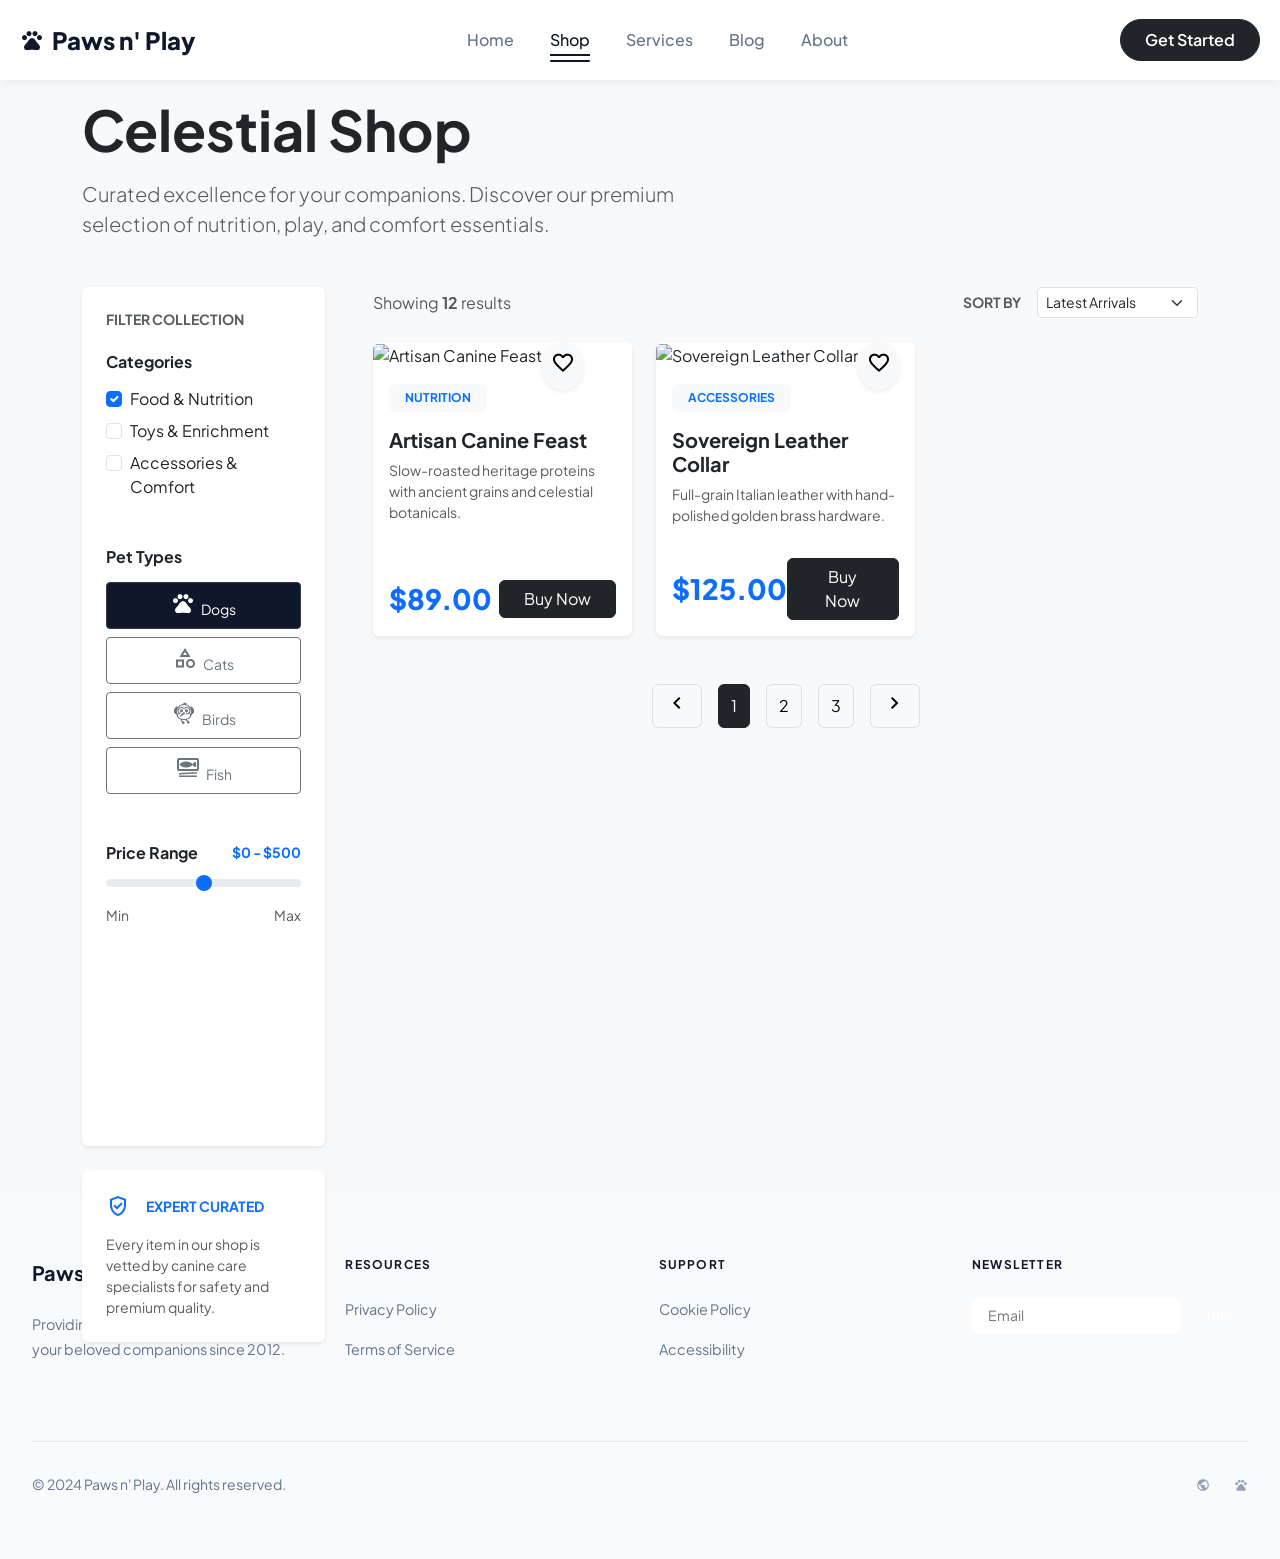
==== pages/shop.html @ ce3aeefc "initiate" ====
<!DOCTYPE html>
<html lang="en">

<head>
    <meta charset="utf-8" />
    <meta content="width=device-width, initial-scale=1.0" name="viewport" />
    <title>Shop | Paws n' Play</title>

    <!-- Bootstrap 5 -->
    <link href="https://cdn.jsdelivr.net/npm/bootstrap@5.3.3/dist/css/bootstrap.min.css" rel="stylesheet" />

    <!-- Fonts -->
    <link href="https://fonts.googleapis.com/css2?family=Plus+Jakarta+Sans:wght@300;400;500;600;700;800&display=swap"
        rel="stylesheet" />
    <link href="https://fonts.googleapis.com/css2?family=Material+Symbols+Outlined:wght,FILL@100..700,0..1&display=swap"
        rel="stylesheet" />

    <link rel="stylesheet" href="../css/ui/header-footer.css">

    <style>
        body {
            font-family: 'Plus Jakarta Sans', sans-serif;
        }

        .material-symbols-outlined {
            font-variation-settings: 'FILL' 0, 'wght' 400, 'GRAD' 0, 'opsz' 24;
        }

        .product-card {
            transition: all 0.4s cubic-bezier(0.4, 0, 0.2, 1);
        }

        .product-card:hover {
            transform: translateY(-8px);
            box-shadow: 0 20px 40px rgba(15, 23, 42, 0.12) !important;
        }

        .product-img {
            transition: transform 0.7s ease;
        }

        .product-card:hover .product-img {
            transform: scale(1.08);
        }

        .price {
            font-size: 1.75rem;
            font-weight: 800;
        }

        .nav-links a.active {
            color: #0f172a;
            border-bottom: 2px solid #0f172a;
            padding-bottom: 4px;
        }

        .category-btn.active {
            background-color: #0f172a !important;
            color: white !important;
        }
    </style>
</head>

<body class="bg-light">

    <!-- Top Navigation -->
    <nav class="site-nav">
        <div class="nav-inner">
            <a class="brand" href="#">
                <span class="material-symbols-outlined">pets</span>
                Paws n' Play
            </a>

            <!-- Desktop Menu -->
            <ul class="nav-links" id="nav-links">
                <li><a href="../index.html">Home</a></li>
                <li><a href="shop.html" class="active">Shop</a></li>
                <li><a href="#">Services</a></li>
                <li><a href="blog.html">Blog</a></li>
                <li><a href="about.html">About</a></li>
            </ul>

            <div class="nav-actions">
                <button class="btn btn-dark rounded-pill px-4 py-2 fw-semibold desktop-btn">Get Started</button>

                <!-- Hamburger -->
                <button class="hamburger d-lg-none" id="hamburger" aria-label="Toggle menu">
                    <span class="material-symbols-outlined">menu</span>
                </button>
            </div>
        </div>

        <!-- Mobile Menu -->
        <div class="mobile-menu" id="mobile-menu">
            <div class="mobile-menu-header">
                <a class="brand" href="#">
                    <span class="material-symbols-outlined">pets</span>
                    Paws n' Play
                </a>
                <button class="close-menu" id="close-menu" aria-label="Close menu">
                    <span class="material-symbols-outlined">close</span>
                </button>
            </div>

            <ul class="mobile-nav-links">
                <li><a href="../index.html">Home</a></li>
                <li><a href="shop.html" class="active">Shop</a></li>
                <li><a href="#">Services</a></li>
                <li><a href="blog.html">Blog</a></li>
                <li><a href="about.html">About</a></li>
            </ul>

            <button class="btn btn-dark w-100 py-3 fw-semibold mobile-btn">Get Started</button>
        </div>
    </nav>

    <main class="pt-5 pb-5">
        <div class="container mt-5">

            <!-- Shop Header -->
            <header class="mb-5">
                <h1 class="display-4 fw-bold text-dark mb-3">Celestial Shop</h1>
                <p class="lead text-muted" style="max-width: 620px;">
                    Curated excellence for your companions. Discover our premium selection of nutrition, play, and
                    comfort essentials.
                </p>
            </header>

            <div class="row g-5">

                <!-- Sidebar Filters -->
                <div class="col-lg-3">

                    <div class="card shadow-sm border-0 h-100">
                        <div class="card-body p-4">

                            <h5 class="fw-bold text-uppercase small tracking-widest text-muted mb-4">Filter Collection
                            </h5>

                            <!-- Categories -->
                            <div class="mb-5">
                                <h6 class="fw-bold mb-3">Categories</h6>
                                <div class="form-check mb-2">
                                    <input class="form-check-input" type="checkbox" checked>
                                    <label class="form-check-label">Food & Nutrition</label>
                                </div>
                                <div class="form-check mb-2">
                                    <input class="form-check-input" type="checkbox">
                                    <label class="form-check-label">Toys & Enrichment</label>
                                </div>
                                <div class="form-check">
                                    <input class="form-check-input" type="checkbox">
                                    <label class="form-check-label">Accessories & Comfort</label>
                                </div>
                            </div>

                            <!-- Pet Types -->
                            <div class="mb-5">
                                <h6 class="fw-bold mb-3">Pet Types</h6>
                                <div class="d-grid grid-2 gap-2">
                                    <button class="btn btn-dark btn-sm py-2 category-btn active">
                                        <span class="material-symbols-outlined me-1">pets</span> Dogs
                                    </button>
                                    <button class="btn btn-outline-secondary btn-sm py-2">
                                        <span class="material-symbols-outlined me-1">category</span> Cats
                                    </button>
                                    <button class="btn btn-outline-secondary btn-sm py-2">
                                        <span class="material-symbols-outlined me-1">flutter_dash</span> Birds
                                    </button>
                                    <button class="btn btn-outline-secondary btn-sm py-2">
                                        <span class="material-symbols-outlined me-1">set_meal</span> Fish
                                    </button>
                                </div>
                            </div>

                            <!-- Price Range -->
                            <div>
                                <div class="d-flex justify-content-between align-items-center mb-2">
                                    <h6 class="fw-bold mb-0">Price Range</h6>
                                    <span class="text-primary fw-bold small">$0 - $500</span>
                                </div>
                                <input type="range" class="form-range" min="0" max="500" value="250">
                                <div class="d-flex justify-content-between text-muted small mt-1">
                                    <span>Min</span>
                                    <span>Max</span>
                                </div>
                            </div>

                        </div>
                    </div>

                    <!-- Expert Curated Box -->
                    <div class="card shadow-sm border-0 mt-4">
                        <div class="card-body p-4">
                            <div class="d-flex align-items-center gap-3 mb-3">
                                <span class="material-symbols-outlined text-primary">verified_user</span>
                                <span class="text-uppercase fw-bold small text-primary">Expert Curated</span>
                            </div>
                            <p class="small text-muted mb-0">
                                Every item in our shop is vetted by canine care specialists for safety and premium
                                quality.
                            </p>
                        </div>
                    </div>

                </div>

                <!-- Main Content -->
                <div class="col-lg-9">

                    <div class="d-flex justify-content-between align-items-center mb-4">
                        <span class="text-muted">Showing <strong>12</strong> results</span>
                        <div class="d-flex align-items-center gap-3">
                            <span class="text-muted small fw-bold text-uppercase">Sort By</span>
                            <select class="form-select form-select-sm w-auto">
                                <option>Latest Arrivals</option>
                                <option>Price: Low to High</option>
                                <option>Price: High to Low</option>
                                <option>Popularity</option>
                            </select>
                        </div>
                    </div>

                    <!-- Product Grid -->
                    <div class="row row-cols-1 row-cols-md-2 row-cols-xl-3 g-4">

                        <!-- Product Card 1 -->
                        <div class="col">
                            <div class="product-card card h-100 border-0 shadow-sm overflow-hidden">
                                <div class="position-relative">
                                    <img src="https://lh3.googleusercontent.com/aida-public/[base64]"
                                        class="product-img card-img-top" alt="Artisan Canine Feast"
                                        style="height: 260px; object-fit: cover;">
                                    <button
                                        class="btn btn-light position-absolute top-3 end-3 rounded-circle p-2 shadow-sm">
                                        <span class="material-symbols-outlined">favorite</span>
                                    </button>
                                </div>
                                <div class="card-body d-flex flex-column">
                                    <span class="badge bg-light text-primary text-uppercase px-3 py-2 mb-3"
                                        style="width: fit-content;">Nutrition</span>
                                    <h5 class="card-title fw-bold">Artisan Canine Feast</h5>
                                    <p class="card-text text-muted small flex-grow-1">Slow-roasted heritage proteins
                                        with ancient grains and celestial botanicals.</p>
                                    <div class="d-flex justify-content-between align-items-center mt-3">
                                        <span class="price text-primary">$89.00</span>
                                        <button class="btn btn-dark px-4">Buy Now</button>
                                    </div>
                                </div>
                            </div>
                        </div>

                        <!-- Product Card 2 -->
                        <div class="col">
                            <div class="product-card card h-100 border-0 shadow-sm overflow-hidden">
                                <div class="position-relative">
                                    <img src="https://lh3.googleusercontent.com/aida-public/[base64]"
                                        class="product-img card-img-top" alt="Sovereign Leather Collar"
                                        style="height: 260px; object-fit: cover;">
                                    <button
                                        class="btn btn-light position-absolute top-3 end-3 rounded-circle p-2 shadow-sm">
                                        <span class="material-symbols-outlined">favorite</span>
                                    </button>
                                </div>
                                <div class="card-body d-flex flex-column">
                                    <span class="badge bg-light text-primary text-uppercase px-3 py-2 mb-3"
                                        style="width: fit-content;">Accessories</span>
                                    <h5 class="card-title fw-bold">Sovereign Leather Collar</h5>
                                    <p class="card-text text-muted small flex-grow-1">Full-grain Italian leather with
                                        hand-polished golden brass hardware.</p>
                                    <div class="d-flex justify-content-between align-items-center mt-3">
                                        <span class="price text-primary">$125.00</span>
                                        <button class="btn btn-dark px-4">Buy Now</button>
                                    </div>
                                </div>
                            </div>
                        </div>



                    </div>

                    <!-- Pagination -->
                    <div class="d-flex justify-content-center mt-5 gap-3">
                        <button class="btn btn-light border">
                            <span class="material-symbols-outlined">chevron_left</span>
                        </button>
                        <button class="btn btn-dark">1</button>
                        <button class="btn btn-light border">2</button>
                        <button class="btn btn-light border">3</button>
                        <button class="btn btn-light border">
                            <span class="material-symbols-outlined">chevron_right</span>
                        </button>
                    </div>

                </div>
            </div>
        </div>
    </main>

    <!-- ── Footer ──────────────────────────────────────────────────────── -->
    <footer class="site-footer">
        <div class="footer-inner">

            <div>
                <div class="footer-brand">Paws n' Play</div>
                <p class="footer-brand-desc">Providing high-end editorial care for your beloved companions since 2012.
                </p>
            </div>

            <div class="footer-col">
                <h4>Resources</h4>
                <ul>
                    <li><a href="#">Privacy Policy</a></li>
                    <li><a href="#">Terms of Service</a></li>
                </ul>
            </div>

            <div class="footer-col">
                <h4>Support</h4>
                <ul>
                    <li><a href="#">Cookie Policy</a></li>
                    <li><a href="#">Accessibility</a></li>
                </ul>
            </div>

            <div class="footer-col">
                <h4>Newsletter</h4>
                <div class="d-flex gap-2 footer-newsletter">
                    <input type="email" placeholder="Email" />
                    <button>Join</button>
                </div>
            </div>

        </div>

        <div class="footer-bottom">
            <span>© 2024 Paws n' Play. All rights reserved.</span>
            <div class="footer-icons">
                <span class="material-symbols-outlined">public</span>
                <span class="material-symbols-outlined">pets</span>
            </div>
        </div>
    </footer>

    <script src="https://cdn.jsdelivr.net/npm/bootstrap@5.3.3/dist/js/bootstrap.bundle.min.js"></script>
    <script src="../js/ui/navbar.js"></script>
</body>

</html>
---- css/ui/header-footer.css ----
/* ─── Navigation Responsive ───────────────────────────────────────────── */

.site-nav {
  position: fixed;
  top: 0;
  width: 100%;
  z-index: 1050;
  background: rgba(255, 255, 255, 0.98);
  backdrop-filter: blur(20px);
  box-shadow: 0 2px 10px rgba(0, 0, 0, 0.06);
  height: 80px;
}

.site-nav .nav-inner {
  max-width: 1280px;
  margin: 0 auto;
  padding: 0 1.25rem;
  height: 100%;
  display: flex;
  justify-content: space-between;
  align-items: center;
}

.site-nav .brand {
  font-size: 1.5rem;
  font-weight: 800;
  color: #0f172a;
  text-decoration: none;
  display: flex;
  align-items: center;
  gap: 8px;
}

/* Desktop Links */
.nav-links {
  display: none;
  align-items: center;
  gap: 2.25rem;
  list-style: none;
  margin: 0;
  padding: 0;
}

@media (min-width: 992px) {
  .nav-links {
    display: flex;
  }
}

.nav-links a {
  color: #64748b;
  text-decoration: none;
  font-weight: 500;
  font-size: 1rem;
  transition: color 0.2s;
}

.nav-links a:hover,
.nav-links a.active {
  color: #0f172a;
}

.nav-links a.active {
  position: relative;
}

.nav-links a.active::after {
  content: "";
  position: absolute;
  bottom: -8px;
  left: 0;
  width: 100%;
  height: 2.5px;
  background: #0f172a;
  border-radius: 2px;
}

/* Nav Actions */
.nav-actions {
  display: flex;
  align-items: center;
  gap: 12px;
}

.hamburger {
  display: none;
  background: none;
  border: none;
  font-size: 1.85rem;
  color: #0f172a;
  cursor: pointer;
  padding: 8px;
  border-radius: 8px;
}

@media (max-width: 991px) {
  .hamburger {
    display: block;
  }
}

/* Mobile Menu */
.mobile-menu {
  position: fixed;
  top: 80px;
  left: -100%;
  width: 100%;
  max-width: 380px;
  height: calc(100vh - 80px);
  background: white;
  box-shadow: 4px 0 25px rgba(0, 0, 0, 0.12);
  transition: left 0.4s cubic-bezier(0.32, 0.72, 0, 1);
  padding: 1.5rem;
  display: flex;
  flex-direction: column;
  z-index: 1040;
  overflow-y: auto;
}

.mobile-menu.open {
  left: 0;
}

.mobile-menu-header {
  display: flex;
  justify-content: space-between;
  align-items: center;
  margin-bottom: 2rem;
  padding-bottom: 1rem;
  border-bottom: 1px solid #e2e8f0;
}

.close-menu {
  background: none;
  border: none;
  font-size: 1.8rem;
  color: #64748b;
  cursor: pointer;
  padding: 6px;
  border-radius: 50%;
  transition: all 0.2s;
}

.close-menu:hover {
  background: #f1f5f9;
  color: #0f172a;
}

.mobile-nav-links {
  list-style: none;
  padding: 0;
  margin: 0 0 2.5rem 0;
  flex: 1;
}

.mobile-nav-links li {
  margin-bottom: 1.1rem;
}

.mobile-nav-links a {
  font-size: 1.3rem;
  color: #334155;
  text-decoration: none;
  font-weight: 500;
  display: block;
  padding: 0.75rem 0;
  transition: color 0.2s;
}

.mobile-nav-links a:hover,
.mobile-nav-links a.active {
  color: #0f172a;
}

.mobile-btn {
  width: 100%;
  padding: 1.1rem;
  font-size: 1.1rem;
  margin-top: auto;
}

/* Overlay */
.site-nav::after {
  content: "";
  position: fixed;
  inset: 0;
  background: rgba(0, 0, 0, 0.45);
  opacity: 0;
  visibility: hidden;
  transition: all 0.3s ease;
  z-index: 1030;
}

.site-nav.menu-open::after {
  opacity: 1;
  visibility: visible;
}

.btn-primary-custom {
    background-color: var(--primary-container);
    color: var(--on-primary);
    font-weight: 700;
    letter-spacing: -0.01em;
    cursor: pointer;
    padding: 0.625rem 1.5rem;
    border-radius: 0.5rem;
    border-width: medium;
    border-style: none;
    border-color: currentcolor;
    border-image: initial;
    transition: opacity 0.2s;
}


/* ─── Footer ────────────────────────────────────────────────── */
.site-footer {
  background-color: #f8fafc;
  padding: 4rem 2rem;
}

.footer-inner {
  max-width: 1280px;
  margin: 0 auto;
  display: grid;
  grid-template-columns: 1fr;
  gap: 3rem;
}

@media (min-width: 768px) {
  .footer-inner {
    grid-template-columns: repeat(4, 1fr);
  }
}

.footer-brand {
  font-size: 1.25rem;
  font-weight: 700;
  color: #0f172a;
  margin-bottom: 1.5rem;
}

.footer-brand-desc {
  color: #64748b;
  line-height: 1.7;
  font-size: 0.9rem;
}

.footer-col h4 {
  font-weight: 700;
  font-size: 0.75rem;
  text-transform: uppercase;
  letter-spacing: 0.1em;
  color: #0f172a;
  margin-bottom: 1.5rem;
}

.footer-col ul {
  list-style: none;
  padding: 0;
  margin: 0;
  display: flex;
  flex-direction: column;
  gap: 1rem;
}

.footer-col a {
  color: #64748b;
  text-decoration: none;
  transition: color 0.2s;
  font-size: 0.9rem;
}

.footer-col a:hover {
  color: #0f172a;
}

.footer-newsletter input {
  background: #fff;
  border: none;
  border-radius: 0.5rem;
  padding: 0.5rem 1rem;
  flex: 1;
  font-size: 0.875rem;
  outline: none;
  min-width: 0;
}

.footer-newsletter button {
  background-color: var(--primary-container);
  color: #fff;
  padding: 0.5rem 1rem;
  border-radius: 0.5rem;
  font-size: 0.875rem;
  font-weight: 700;
  border: none;
  cursor: pointer;
}

.footer-bottom {
  max-width: 1280px;
  margin: 4rem auto 0;
  padding-top: 2rem;
  border-top: 1px solid #e2e8f0;
  display: flex;
  justify-content: space-between;
  align-items: center;
}

.footer-bottom span {
  color: #64748b;
  font-size: 0.875rem;
}

.footer-icons {
  display: flex;
  gap: 1.5rem;
}

.footer-icons .material-symbols-outlined {
  color: #94a3b8;
  cursor: pointer;
  transition: color 0.2s;
}

.footer-icons .material-symbols-outlined:hover {
  color: var(--primary-container);
}
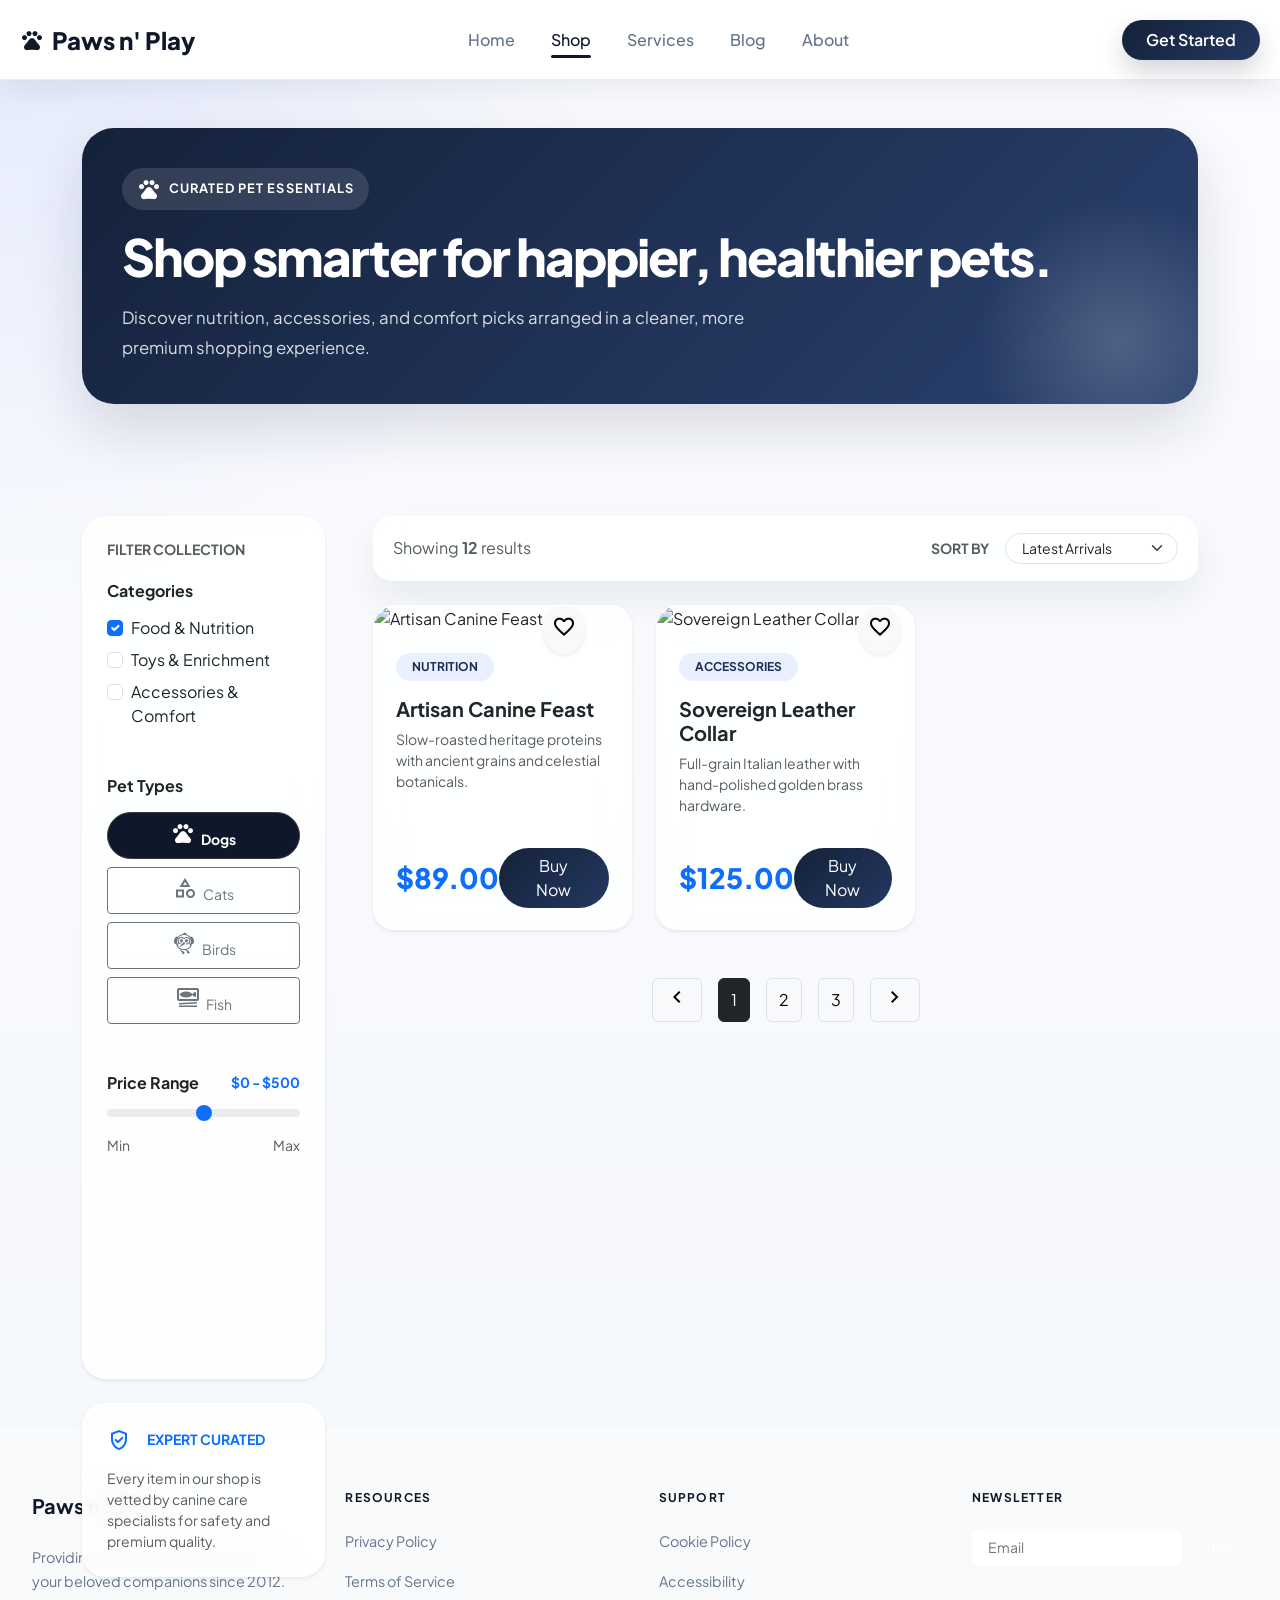
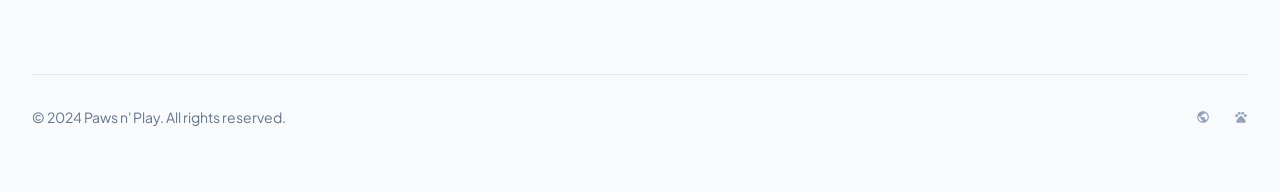
==== commit 0cb059e5: "fix: navbar and footer" ====
--- a/pages/shop.html
+++ b/pages/shop.html
@@ -6,10 +6,8 @@
     <meta content="width=device-width, initial-scale=1.0" name="viewport" />
     <title>Shop | Paws n' Play</title>
 
-    <!-- Bootstrap 5 -->
     <link href="https://cdn.jsdelivr.net/npm/bootstrap@5.3.3/dist/css/bootstrap.min.css" rel="stylesheet" />
 
-    <!-- Fonts -->
     <link href="https://fonts.googleapis.com/css2?family=Plus+Jakarta+Sans:wght@300;400;500;600;700;800&display=swap"
         rel="stylesheet" />
     <link href="https://fonts.googleapis.com/css2?family=Material+Symbols+Outlined:wght,FILL@100..700,0..1&display=swap"
@@ -20,14 +18,95 @@
     <style>
         body {
             font-family: 'Plus Jakarta Sans', sans-serif;
+            background:
+                radial-gradient(circle at top left, rgba(218, 226, 252, 0.7), transparent 28%),
+                linear-gradient(180deg, #fbfcff 0%, #f4f7fb 100%);
         }
 
         .material-symbols-outlined {
             font-variation-settings: 'FILL' 0, 'wght' 400, 'GRAD' 0, 'opsz' 24;
         }
 
+        main {
+            padding-top: 8rem;
+        }
+
+        .shop-hero {
+            padding: 0 0 2rem;
+        }
+
+        .shop-hero__panel {
+            position: relative;
+            overflow: hidden;
+            padding: 2.5rem;
+            border-radius: 2rem;
+            background: linear-gradient(135deg, #14213a 0%, #2a416f 100%);
+            box-shadow: 0 24px 60px rgba(15, 23, 42, 0.14);
+            color: #fff;
+        }
+
+        .shop-hero__panel::after {
+            content: "";
+            position: absolute;
+            right: -4rem;
+            bottom: -5rem;
+            width: 18rem;
+            height: 18rem;
+            border-radius: 50%;
+            background: radial-gradient(circle, rgba(255, 255, 255, 0.18), transparent 70%);
+        }
+
+        .shop-eyebrow {
+            display: inline-flex;
+            align-items: center;
+            gap: 0.5rem;
+            margin-bottom: 1rem;
+            padding: 0.55rem 0.95rem;
+            border-radius: 999px;
+            background: rgba(255, 255, 255, 0.12);
+            font-size: 0.8rem;
+            font-weight: 700;
+            letter-spacing: 0.08em;
+            text-transform: uppercase;
+        }
+
+        .shop-hero h1 {
+            margin-bottom: 1rem;
+            font-size: clamp(2.1rem, 4vw, 3.8rem);
+            font-weight: 800;
+            letter-spacing: -0.04em;
+        }
+
+        .shop-hero p {
+            max-width: 42rem;
+            margin: 0;
+            color: rgba(255, 255, 255, 0.84);
+            font-size: 1.05rem;
+            line-height: 1.8;
+        }
+
+        .shop-shell {
+            margin-top: 2rem;
+        }
+
+        .shop-filter-card,
+        .shop-info-card,
+        .shop-results-bar,
+        .product-card {
+            border: 1px solid rgba(255, 255, 255, 0.72) !important;
+            background: rgba(255, 255, 255, 0.86) !important;
+            backdrop-filter: blur(14px);
+            box-shadow: 0 16px 40px rgba(15, 23, 42, 0.08);
+        }
+
+        .shop-filter-card,
+        .shop-info-card {
+            border-radius: 1.5rem;
+        }
+
         .product-card {
             transition: all 0.4s cubic-bezier(0.4, 0, 0.2, 1);
+            border-radius: 1.35rem;
         }
 
         .product-card:hover {
@@ -48,22 +127,65 @@
             font-weight: 800;
         }
 
-        .nav-links a.active {
-            color: #0f172a;
-            border-bottom: 2px solid #0f172a;
-            padding-bottom: 4px;
-        }
-
         .category-btn.active {
             background-color: #0f172a !important;
             color: white !important;
         }
+
+        .category-btn {
+            border-radius: 999px !important;
+            font-weight: 700;
+        }
+
+        .shop-results-bar {
+            border-radius: 1.2rem;
+            padding: 1rem 1.2rem;
+        }
+
+        .shop-results-bar .form-select {
+            border-radius: 999px;
+            border-color: #dbe2ea;
+            padding-left: 1rem;
+            padding-right: 2.5rem;
+        }
+
+        .product-card .card-body {
+            padding: 1.35rem;
+        }
+
+        .product-card .badge {
+            border-radius: 999px;
+            background: #eaf0ff !important;
+            color: #1d2d50 !important;
+            font-weight: 700;
+        }
+
+        .product-card .btn-dark {
+            border: none;
+            border-radius: 999px;
+            background: linear-gradient(135deg, #14213a 0%, #24385f 100%);
+        }
+
+        .pagination button {
+            border-radius: 999px !important;
+            min-width: 3rem;
+            min-height: 3rem;
+        }
+
+        @media (max-width: 991px) {
+            main {
+                padding-top: 7rem;
+            }
+
+            .shop-hero__panel {
+                padding: 2rem 1.5rem;
+                border-radius: 1.5rem;
+            }
+        }
     </style>
 </head>
 
 <body class="bg-light">
-
-    <!-- Top Navigation -->
     <nav class="site-nav">
         <div class="nav-inner">
             <a class="brand" href="#">
@@ -71,7 +193,6 @@
                 Paws n' Play
             </a>
 
-            <!-- Desktop Menu -->
             <ul class="nav-links" id="nav-links">
                 <li><a href="../index.html">Home</a></li>
                 <li><a href="shop.html" class="active">Shop</a></li>
@@ -82,15 +203,11 @@
 
             <div class="nav-actions">
                 <button class="btn btn-dark rounded-pill px-4 py-2 fw-semibold desktop-btn">Get Started</button>
-
-                <!-- Hamburger -->
                 <button class="hamburger d-lg-none" id="hamburger" aria-label="Toggle menu">
                     <span class="material-symbols-outlined">menu</span>
                 </button>
             </div>
         </div>
-
-        <!-- Mobile Menu -->
         <div class="mobile-menu" id="mobile-menu">
             <div class="mobile-menu-header">
                 <a class="brand" href="#">
@@ -114,24 +231,28 @@
         </div>
     </nav>
 
-    <main class="pt-5 pb-5">
-        <div class="container mt-5">
-
-            <!-- Shop Header -->
-            <header class="mb-5">
-                <h1 class="display-4 fw-bold text-dark mb-3">Celestial Shop</h1>
-                <p class="lead text-muted" style="max-width: 620px;">
-                    Curated excellence for your companions. Discover our premium selection of nutrition, play, and
-                    comfort essentials.
-                </p>
-            </header>
-
-            <div class="row g-5">
+    <main class="pb-5">
+        <div class="container">
+            <section class="shop-hero">
+                <div class="shop-hero__panel">
+                    <div class="shop-eyebrow">
+                        <span class="material-symbols-outlined">pets</span>
+                        curated pet essentials
+                    </div>
+                    <h1>Shop smarter for happier, healthier pets.</h1>
+                    <p>
+                        Discover nutrition, accessories, and comfort picks arranged in a cleaner, more premium shopping
+                        experience.
+                    </p>
+                </div>
+            </section>
+
+            <div class="row g-5 shop-shell">
 
                 <!-- Sidebar Filters -->
                 <div class="col-lg-3">
 
-                    <div class="card shadow-sm border-0 h-100">
+                    <div class="card shadow-sm border-0 h-100 shop-filter-card">
                         <div class="card-body p-4">
 
                             <h5 class="fw-bold text-uppercase small tracking-widest text-muted mb-4">Filter Collection
@@ -190,7 +311,7 @@
                     </div>
 
                     <!-- Expert Curated Box -->
-                    <div class="card shadow-sm border-0 mt-4">
+                    <div class="card shadow-sm border-0 mt-4 shop-info-card">
                         <div class="card-body p-4">
                             <div class="d-flex align-items-center gap-3 mb-3">
                                 <span class="material-symbols-outlined text-primary">verified_user</span>
@@ -208,7 +329,7 @@
                 <!-- Main Content -->
                 <div class="col-lg-9">
 
-                    <div class="d-flex justify-content-between align-items-center mb-4">
+                    <div class="d-flex justify-content-between align-items-center mb-4 shop-results-bar flex-wrap gap-3">
                         <span class="text-muted">Showing <strong>12</strong> results</span>
                         <div class="d-flex align-items-center gap-3">
                             <span class="text-muted small fw-bold text-uppercase">Sort By</span>
@@ -347,4 +468,4 @@
     <script src="../js/ui/navbar.js"></script>
 </body>
 
-</html>+</html>
--- a/css/ui/header-footer.css
+++ b/css/ui/header-footer.css
@@ -1,14 +1,16 @@
 /* ─── Navigation Responsive ───────────────────────────────────────────── */
 
 .site-nav {
+  --nav-height: 80px;
   position: fixed;
   top: 0;
   width: 100%;
   z-index: 1050;
   background: rgba(255, 255, 255, 0.98);
   backdrop-filter: blur(20px);
-  box-shadow: 0 2px 10px rgba(0, 0, 0, 0.06);
-  height: 80px;
+  box-shadow: 0 10px 30px rgba(15, 23, 42, 0.08);
+  border-bottom: 1px solid rgba(226, 232, 240, 0.7);
+  height: var(--nav-height);
 }
 
 .site-nav .nav-inner {
@@ -82,10 +84,28 @@
   gap: 12px;
 }
 
+.desktop-btn,
+.mobile-btn,
+.btn-primary-custom {
+  border: none;
+  border-radius: 999px;
+  background: linear-gradient(135deg, #14213a 0%, #24385f 100%);
+  color: #fff;
+  box-shadow: 0 12px 25px rgba(20, 33, 58, 0.18);
+  transition: transform 0.2s ease, box-shadow 0.2s ease, opacity 0.2s ease;
+}
+
+.desktop-btn:hover,
+.mobile-btn:hover,
+.btn-primary-custom:hover {
+  transform: translateY(-1px);
+  box-shadow: 0 16px 30px rgba(20, 33, 58, 0.22);
+}
+
 .hamburger {
   display: none;
-  background: none;
-  border: none;
+  background: #f8fafc;
+  border: 1px solid #e2e8f0;
   font-size: 1.85rem;
   color: #0f172a;
   cursor: pointer;
@@ -102,11 +122,11 @@
 /* Mobile Menu */
 .mobile-menu {
   position: fixed;
-  top: 80px;
+  top: var(--nav-height);
   left: -100%;
   width: 100%;
   max-width: 380px;
-  height: calc(100vh - 80px);
+  height: calc(100vh - var(--nav-height));
   background: white;
   box-shadow: 4px 0 25px rgba(0, 0, 0, 0.12);
   transition: left 0.4s cubic-bezier(0.32, 0.72, 0, 1);
@@ -196,19 +216,8 @@
   visibility: visible;
 }
 
-.btn-primary-custom {
-    background-color: var(--primary-container);
-    color: var(--on-primary);
-    font-weight: 700;
-    letter-spacing: -0.01em;
-    cursor: pointer;
-    padding: 0.625rem 1.5rem;
-    border-radius: 0.5rem;
-    border-width: medium;
-    border-style: none;
-    border-color: currentcolor;
-    border-image: initial;
-    transition: opacity 0.2s;
+body.nav-menu-open {
+    overflow: hidden;
 }
 
 
